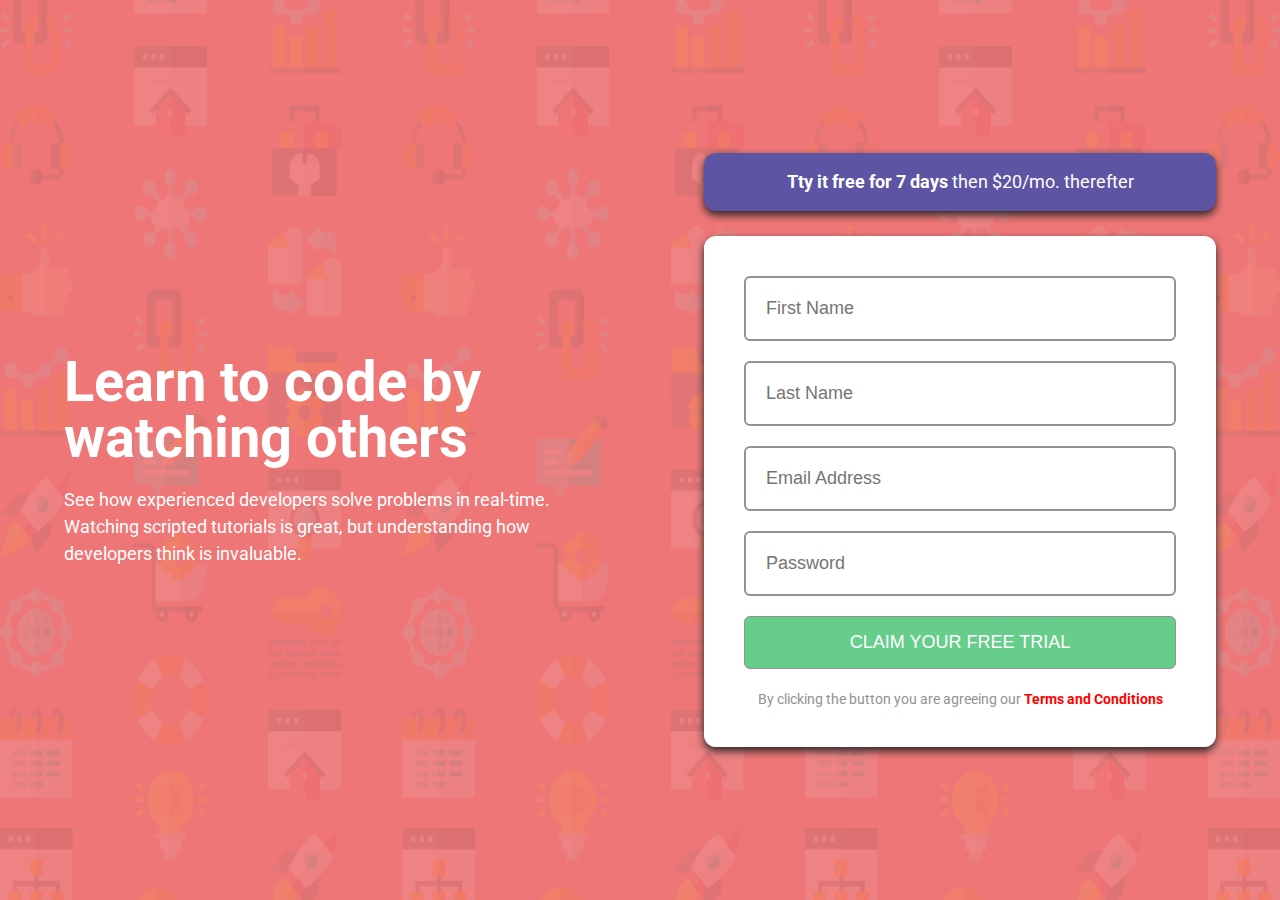
==== block-BHaaci/index.html @ 9115df79 "Assignment 1 | HTML forms" ====
<!DOCTYPE html>
<html lang="en">
  <head>
    <meta charset="UTF-8" />
    <meta name="viewport" content="width=device-width, initial-scale=1.0" />
    <title>Forms | Assignment 1</title>
    <!--Stylesheets-->
    <link rel="stylesheet" href="assets/stylesheets/resets.css" />
    <link rel="stylesheet" href="assets/stylesheets/style.css" />
    <!--Google Fonts-->
    <link rel="preconnect" href="https://fonts.gstatic.com" />
    <link
      href="https://fonts.googleapis.com/css2?family=Roboto:wght@400;700;900&display=swap"
      rel="stylesheet"
    />
  </head>
  <body>
    <main class="main">
      <div class="container flex">
        <article>
          <h1>Learn to code by watching others</h1>
          <p>
            See how experienced developers solve problems in real-time. Watching
            scripted tutorials is great, but understanding how developers think
            is invaluable.
          </p>
        </article>
        <form action="index.html" method="POST">
          <legend>
            <span>Tty it free for 7 days</span> then $20/mo. therefter
          </legend>
          <fieldset>
            <input type="text" name="first-name" placeholder="First Name" />
            <input type="text" name="last-name" placeholder="Last Name" />
            <input type="email" name="email" placeholder="Email Address" />
            <input type="password" name="password" placeholder="Password" />
            <button name="submit">claim your free trial</button>
            <big
              >By clicking the button you are agreeing our
              <span class="t&c">Terms and Conditions</span>
            </big>
          </fieldset>
        </form>
      </div>
    </main>
  </body>
</html>
---- block-BHaaci/assets/stylesheets/resets.css ----
/* http://meyerweb.com/eric/tools/css/reset/ 
   v2.0 | 20110126
   License: none (public domain)*/

html,
body,
div,
span,
applet,
object,
iframe,
h1,
h2,
h3,
h4,
h5,
h6,
p,
blockquote,
pre,
a,
abbr,
acronym,
address,
big,
cite,
code,
del,
dfn,
em,
img,
ins,
kbd,
q,
s,
samp,
small,
strike,
strong,
sub,
sup,
tt,
var,
b,
u,
i,
center,
dl,
dt,
dd,
ol,
ul,
li,
fieldset,
form,
label,
legend,
table,
caption,
tbody,
tfoot,
thead,
tr,
th,
td,
article,
aside,
canvas,
details,
embed,
figure,
figcaption,
footer,
header,
hgroup,
menu,
nav,
output,
ruby,
section,
summary,
time,
mark,
audio,
video {
  margin: 0;
  padding: 0;
  border: 0;
  font-size: 100%;
  font: inherit;
  vertical-align: baseline;
}

/* HTML5 display-role reset for older browsers */

article,
aside,
details,
figcaption,
figure,
footer,
header,
hgroup,
menu,
nav,
section {
  display: block;
}

body {
  line-height: 1;
}

ol,
ul {
  list-style: none;
}

blockquote,
q {
  quotes: none;
}

blockquote:before,
blockquote:after,
q:before,
q:after {
  content: "";
  content: none;
}

table {
  border-collapse: collapse;
  border-spacing: 0;
}
---- block-BHaaci/assets/stylesheets/style.css ----
/*Custom Styles*/

/*Global Styles*/

*,
*::before,
*::after {
  box-sizing: border-box;
}

.container {
  max-width: 1400px;
  height: 100vh;
  margin: 0 auto;
}

body {
  font-family: "Roboto", sans-serif;
  font-size: 18px;
}

.flex {
  display: flex;
  justify-content: space-around;
  align-items: center;
}

/*Main*/

.main {
  background: url(../media/bg-intro-desktop.png),
    linear-gradient(rgba(239, 118, 119, 1), rgba(239, 118, 119, 1));
  background-size: 100% 100%;
}

article {
  width: 40%;
  color: #fff;
}

article p {
  line-height: 1.5;
}

form {
  width: 40%;
}

h1 {
  font-size: 56px;
  margin: 20px 0;
  font-weight: bold;
}

legend {
  text-align: center;
  padding: 20px;
  color: #fff;
  background-color: #5d54a3;
  border-radius: 12px;
  margin-bottom: 25px;
  box-shadow: 0px 4px 8px rgb(37, 37, 37);
}

legend span {
  font-weight: bold;
}

fieldset {
  text-align: center;
  background-color: #fff;
  width: 100%;
  border-radius: 12px;
  padding: 40px;
  box-shadow: 0px 4px 8px rgb(37, 37, 37);
}

input {
  width: 100%;
  padding: 20px 20px;
  border-radius: 6px;
  margin-bottom: 20px;
  border: 2px solid rgb(146, 146, 146);
  font-size: 18px;
}

input:focus {
  outline: none !important;
  border: 2px solid #5d54a3;
}

input::placeholder {
  font-size: 18px;
}

button {
  width: 100%;
  border-radius: 6px;
  text-transform: uppercase;
  padding: 15px;
  text-align: center;
  background-color: #66cd8a;
  margin-bottom: 20px;
  color: #fff;
  text-transform: uppercase;
  font-size: 18px;
  border: 1px solid rgb(146, 146, 146);
}

big {
  color: rgb(146, 146, 146);
  font-size: 14px;
}

big span {
  color: red;
  font-weight: bold;
}
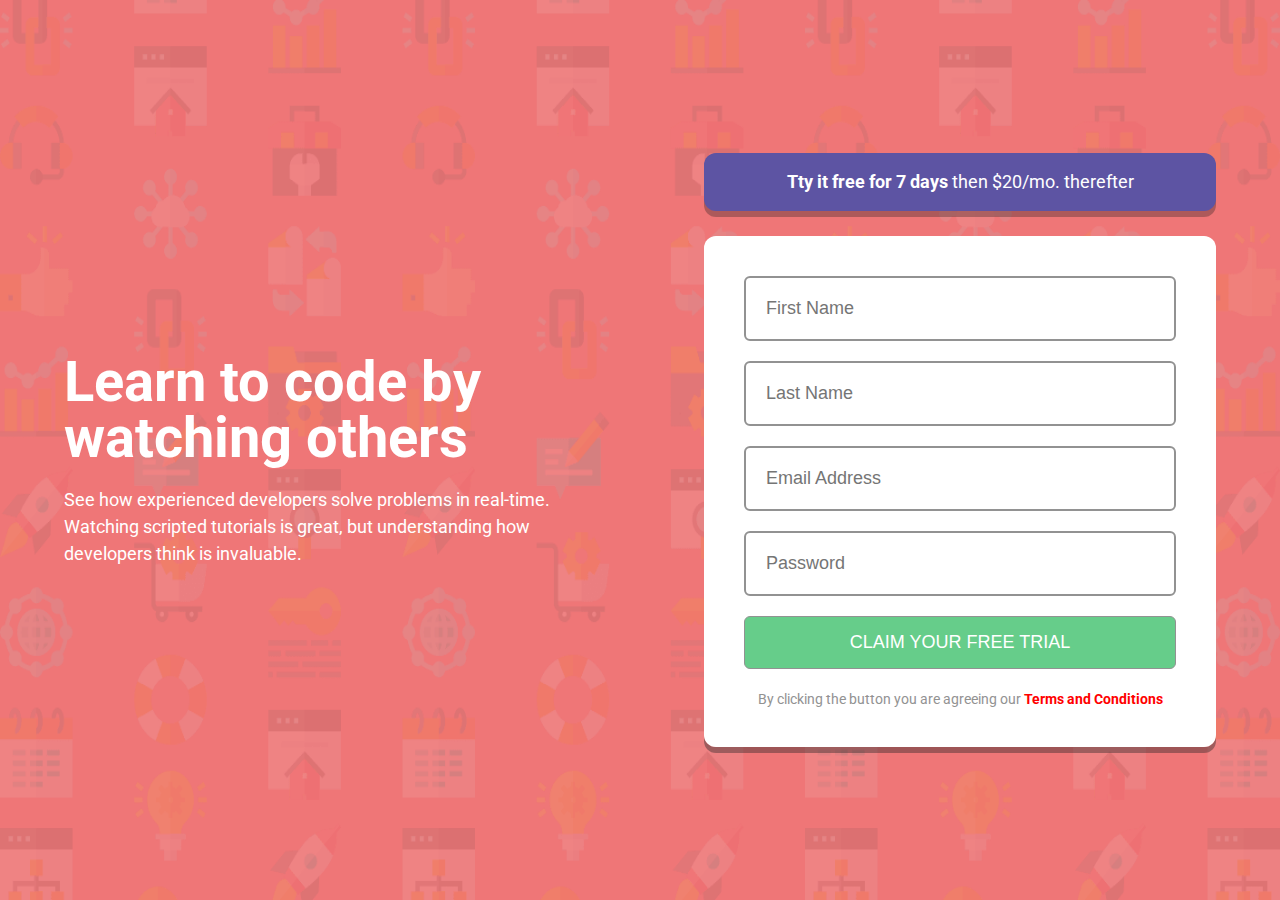
==== commit fed2b415: "Made Changes" ====
--- a/block-BHaaci/index.html
+++ b/block-BHaaci/index.html
@@ -26,9 +26,9 @@
           </p>
         </article>
         <form action="index.html" method="POST">
-          <legend>
+          <a class="offer" href="#">
             <span>Tty it free for 7 days</span> then $20/mo. therefter
-          </legend>
+          </a>
           <fieldset>
             <input type="text" name="first-name" placeholder="First Name" />
             <input type="text" name="last-name" placeholder="Last Name" />
@@ -37,7 +37,7 @@
             <button name="submit">claim your free trial</button>
             <big
               >By clicking the button you are agreeing our
-              <span class="t&c">Terms and Conditions</span>
+              <a class="tnc" href="#">Terms and Conditions</a>
             </big>
           </fieldset>
         </form>
--- a/block-BHaaci/assets/stylesheets/style.css
+++ b/block-BHaaci/assets/stylesheets/style.css
@@ -52,17 +52,19 @@
   font-weight: bold;
 }
 
-legend {
+.offer {
+  display: block;
+  text-decoration: none;
   text-align: center;
   padding: 20px;
   color: #fff;
   background-color: #5d54a3;
   border-radius: 12px;
   margin-bottom: 25px;
-  box-shadow: 0px 4px 8px rgb(37, 37, 37);
+  box-shadow: 0px 6px 0px rgba(75, 47, 47, 0.4);
 }
 
-legend span {
+.offer span {
   font-weight: bold;
 }
 
@@ -72,7 +74,7 @@
   width: 100%;
   border-radius: 12px;
   padding: 40px;
-  box-shadow: 0px 4px 8px rgb(37, 37, 37);
+  box-shadow: 0px 6px 0px rgba(37, 37, 37, 0.4);
 }
 
 input {
@@ -112,7 +114,8 @@
   font-size: 14px;
 }
 
-big span {
+big .tnc {
+  text-decoration: none;
   color: red;
   font-weight: bold;
 }
